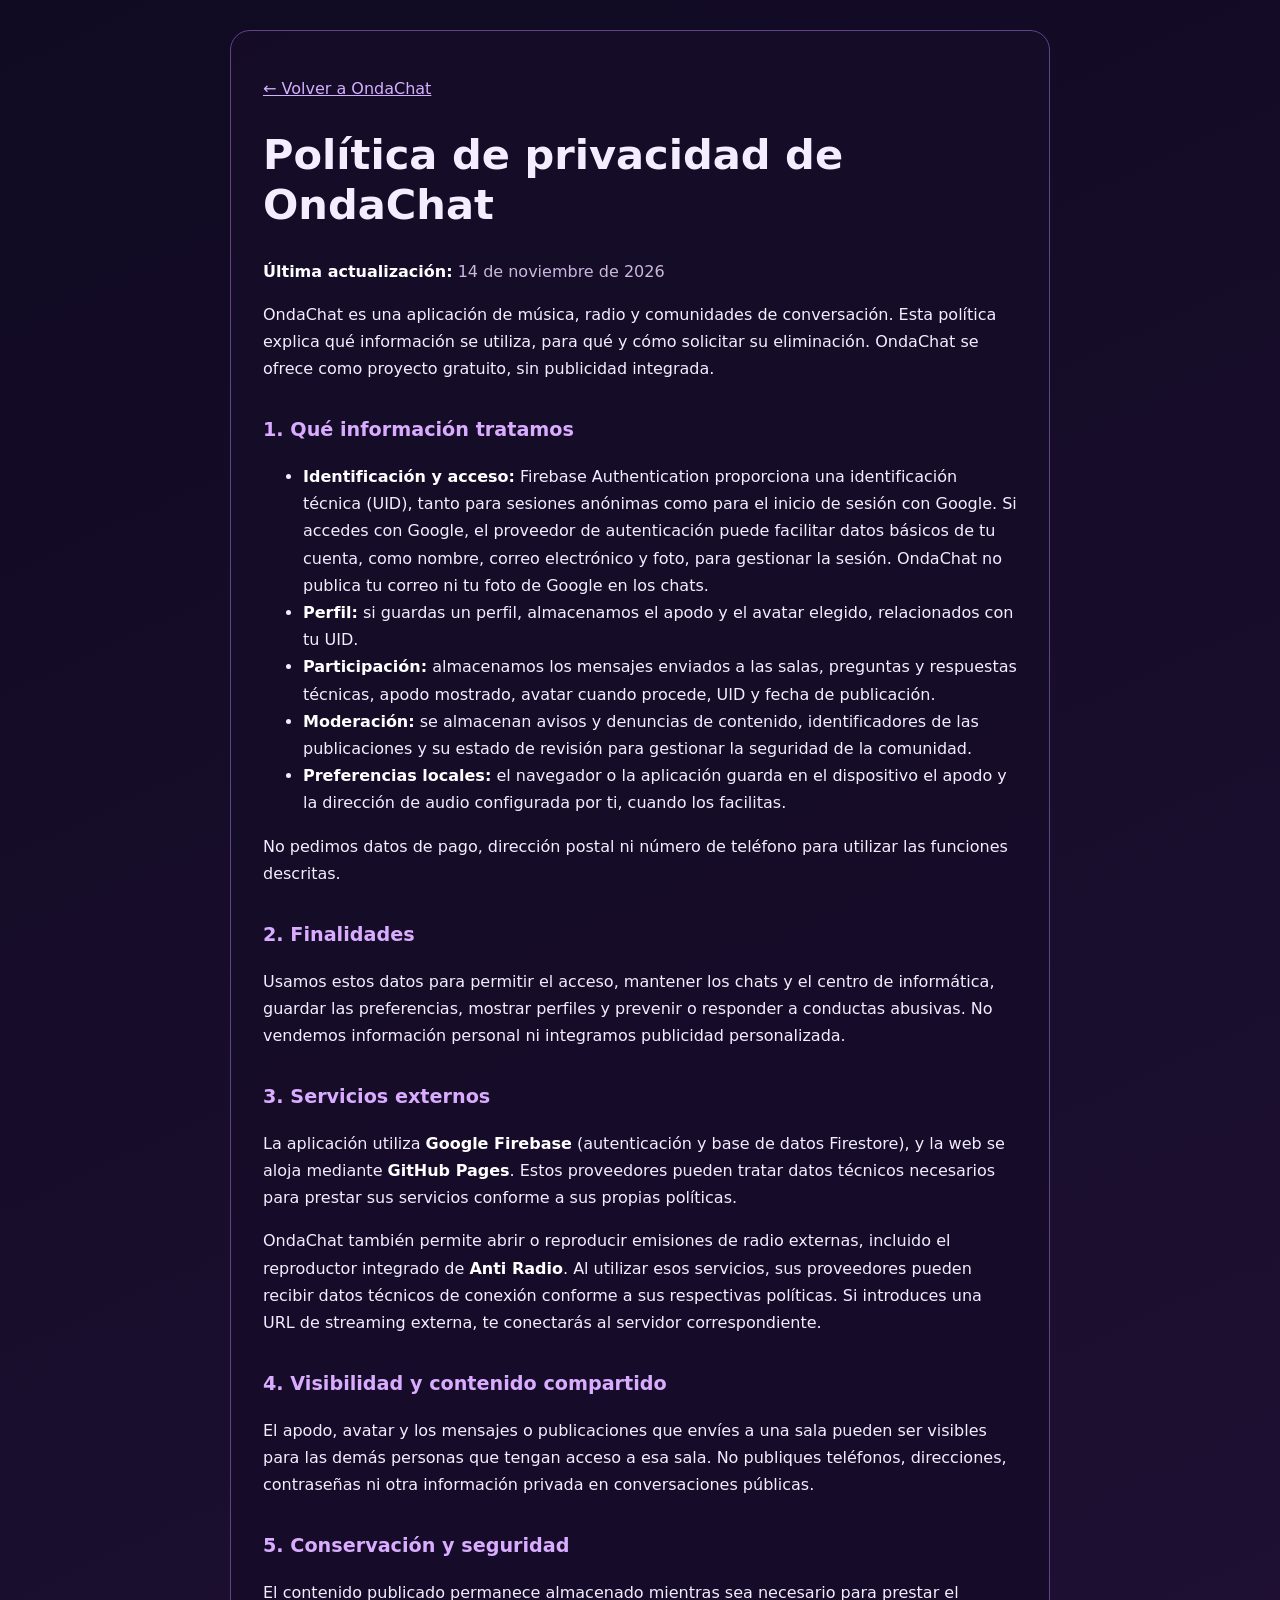
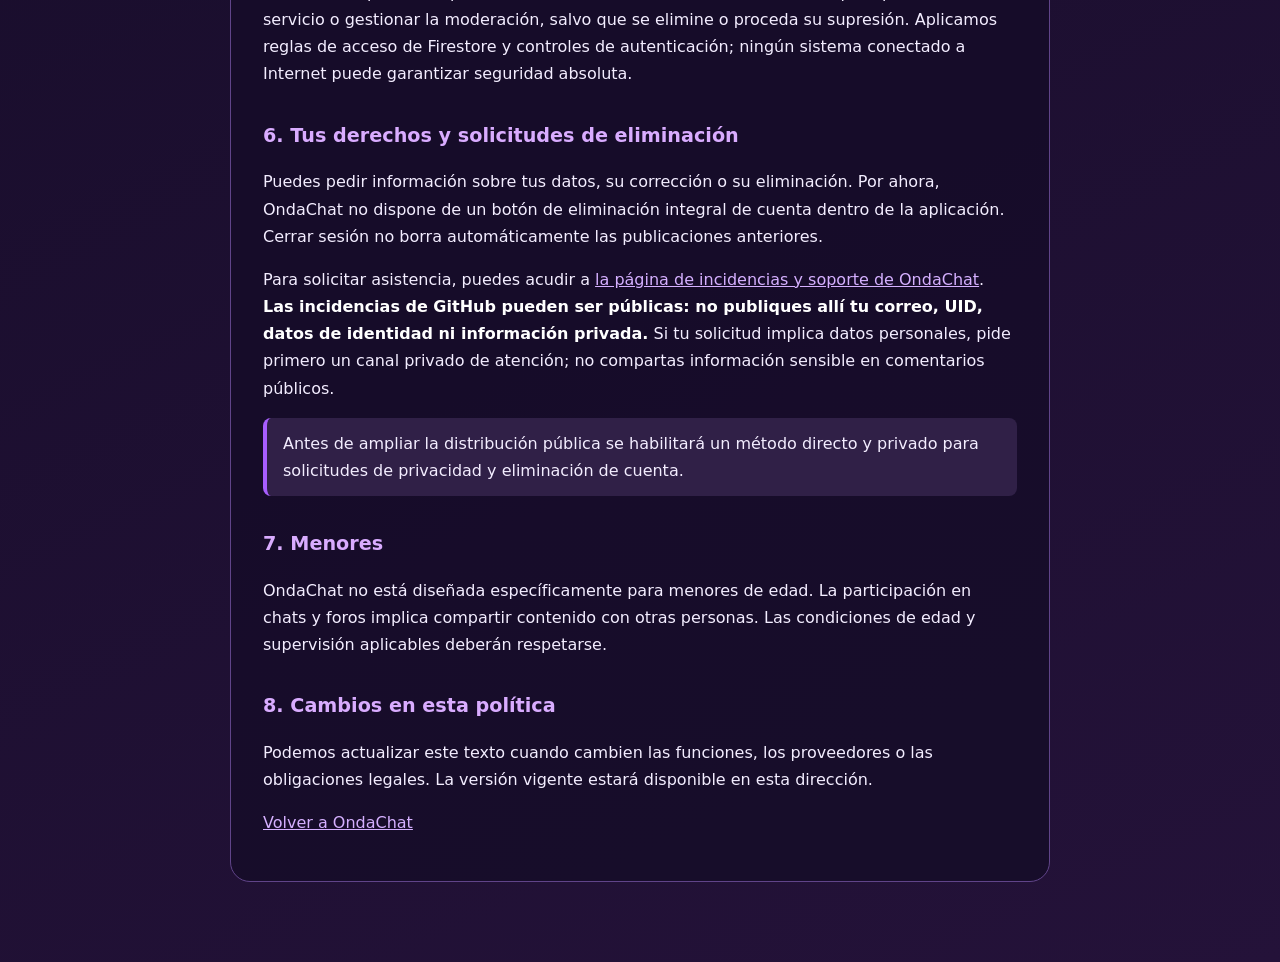
==== privacidad.html @ 473f82ae "Publicar politica de privacidad inicial para OndaChat" ====
<!doctype html>
<html lang="es">
<head>
<meta charset="utf-8">
<meta name="viewport" content="width=device-width,initial-scale=1">
<meta name="color-scheme" content="dark">
<meta name="theme-color" content="#100a22">
<title>Política de privacidad | OndaChat</title>
<meta name="description" content="Información sobre privacidad, datos y derechos de las personas que utilizan OndaChat.">
<style>
:root{color-scheme:dark}*{box-sizing:border-box}body{margin:0;background:linear-gradient(155deg,#100a22,#241239);color:#f3edff;font:16px/1.7 system-ui,-apple-system,Segoe UI,sans-serif}main{max-width:820px;margin:30px auto 80px;padding:28px 32px;background:rgba(22,12,41,.85);border:1px solid #604489;border-radius:20px}h1{font-size:clamp(1.7rem,5vw,2.6rem);line-height:1.2}h2{font-size:1.2rem;color:#d9acff;margin-top:32px}a{color:#d5b0ff;overflow-wrap:anywhere}strong{color:white}.muted{color:#cbb8dc}.note{background:#302047;border-left:4px solid #a85eff;padding:12px 16px;border-radius:8px}@media(max-width:650px){main{margin:10px 10px 50px;padding:22px 18px}}
</style>
</head>
<body><main>
<p><a href="./">← Volver a OndaChat</a></p>
<h1>Política de privacidad de OndaChat</h1>
<p class="muted"><strong>Última actualización:</strong> 14 de noviembre de 2026</p>
<p>OndaChat es una aplicación de música, radio y comunidades de conversación. Esta política explica qué información se utiliza, para qué y cómo solicitar su eliminación. OndaChat se ofrece como proyecto gratuito, sin publicidad integrada.</p>
<h2>1. Qué información tratamos</h2>
<ul>
<li><strong>Identificación y acceso:</strong> Firebase Authentication proporciona una identificación técnica (UID), tanto para sesiones anónimas como para el inicio de sesión con Google. Si accedes con Google, el proveedor de autenticación puede facilitar datos básicos de tu cuenta, como nombre, correo electrónico y foto, para gestionar la sesión. OndaChat no publica tu correo ni tu foto de Google en los chats.</li>
<li><strong>Perfil:</strong> si guardas un perfil, almacenamos el apodo y el avatar elegido, relacionados con tu UID.</li>
<li><strong>Participación:</strong> almacenamos los mensajes enviados a las salas, preguntas y respuestas técnicas, apodo mostrado, avatar cuando procede, UID y fecha de publicación.</li>
<li><strong>Moderación:</strong> se almacenan avisos y denuncias de contenido, identificadores de las publicaciones y su estado de revisión para gestionar la seguridad de la comunidad.</li>
<li><strong>Preferencias locales:</strong> el navegador o la aplicación guarda en el dispositivo el apodo y la dirección de audio configurada por ti, cuando los facilitas.</li>
</ul>
<p>No pedimos datos de pago, dirección postal ni número de teléfono para utilizar las funciones descritas.</p>
<h2>2. Finalidades</h2>
<p>Usamos estos datos para permitir el acceso, mantener los chats y el centro de informática, guardar las preferencias, mostrar perfiles y prevenir o responder a conductas abusivas. No vendemos información personal ni integramos publicidad personalizada.</p>
<h2>3. Servicios externos</h2>
<p>La aplicación utiliza <strong>Google Firebase</strong> (autenticación y base de datos Firestore), y la web se aloja mediante <strong>GitHub Pages</strong>. Estos proveedores pueden tratar datos técnicos necesarios para prestar sus servicios conforme a sus propias políticas.</p>
<p>OndaChat también permite abrir o reproducir emisiones de radio externas, incluido el reproductor integrado de <strong>Anti Radio</strong>. Al utilizar esos servicios, sus proveedores pueden recibir datos técnicos de conexión conforme a sus respectivas políticas. Si introduces una URL de streaming externa, te conectarás al servidor correspondiente.</p>
<h2>4. Visibilidad y contenido compartido</h2>
<p>El apodo, avatar y los mensajes o publicaciones que envíes a una sala pueden ser visibles para las demás personas que tengan acceso a esa sala. No publiques teléfonos, direcciones, contraseñas ni otra información privada en conversaciones públicas.</p>
<h2>5. Conservación y seguridad</h2>
<p>El contenido publicado permanece almacenado mientras sea necesario para prestar el servicio o gestionar la moderación, salvo que se elimine o proceda su supresión. Aplicamos reglas de acceso de Firestore y controles de autenticación; ningún sistema conectado a Internet puede garantizar seguridad absoluta.</p>
<h2>6. Tus derechos y solicitudes de eliminación</h2>
<p>Puedes pedir información sobre tus datos, su corrección o su eliminación. Por ahora, OndaChat no dispone de un botón de eliminación integral de cuenta dentro de la aplicación. Cerrar sesión no borra automáticamente las publicaciones anteriores.</p>
<p>Para solicitar asistencia, puedes acudir a <a href="https://github.com/kariciber/OndaChat/issues">la página de incidencias y soporte de OndaChat</a>. <strong>Las incidencias de GitHub pueden ser públicas: no publiques allí tu correo, UID, datos de identidad ni información privada.</strong> Si tu solicitud implica datos personales, pide primero un canal privado de atención; no compartas información sensible en comentarios públicos.</p>
<p class="note">Antes de ampliar la distribución pública se habilitará un método directo y privado para solicitudes de privacidad y eliminación de cuenta.</p>
<h2>7. Menores</h2>
<p>OndaChat no está diseñada específicamente para menores de edad. La participación en chats y foros implica compartir contenido con otras personas. Las condiciones de edad y supervisión aplicables deberán respetarse.</p>
<h2>8. Cambios en esta política</h2>
<p>Podemos actualizar este texto cuando cambien las funciones, los proveedores o las obligaciones legales. La versión vigente estará disponible en esta dirección.</p>
<p><a href="./">Volver a OndaChat</a></p>
</main></body></html>
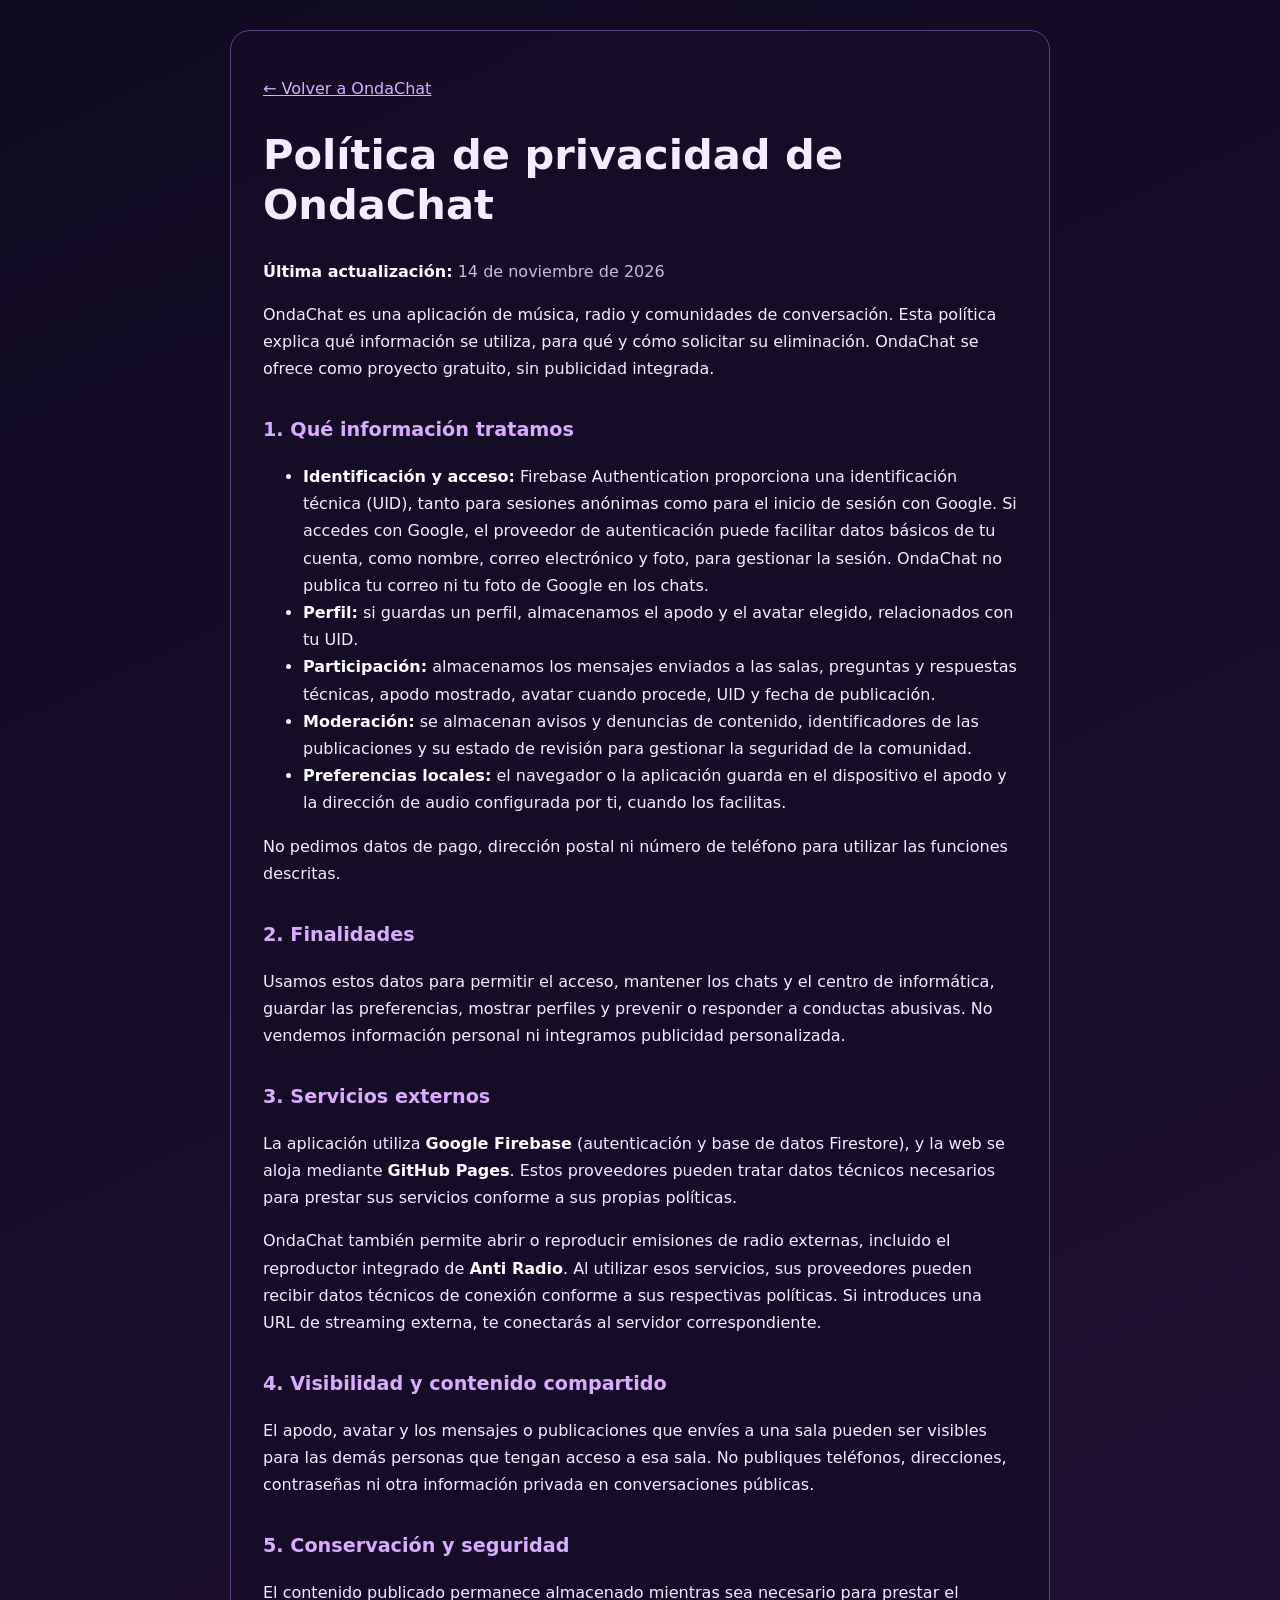
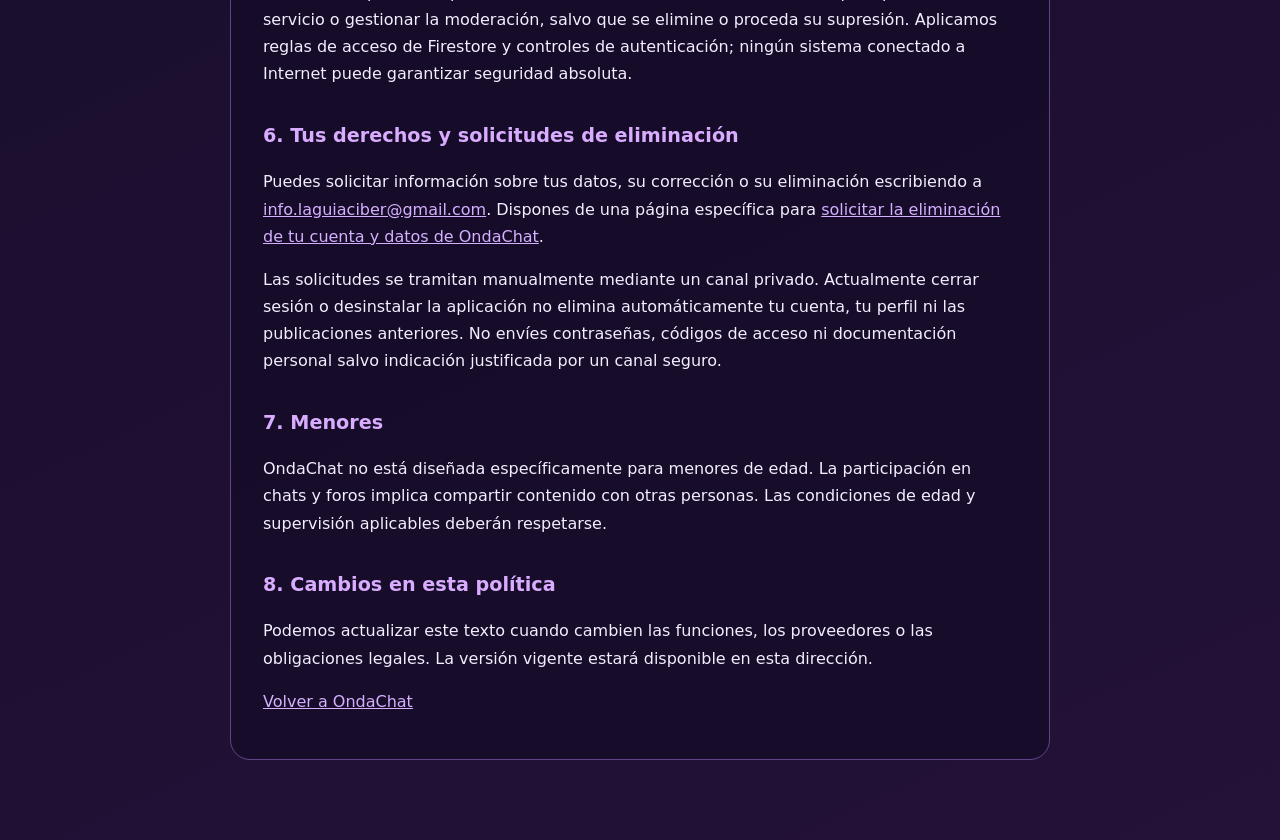
==== commit 816d97ff: "Actualizar contacto de privacidad y enlace de eliminación de cuenta" ====
--- a/privacidad.html
+++ b/privacidad.html
@@ -35,9 +35,8 @@
 <h2>5. Conservación y seguridad</h2>
 <p>El contenido publicado permanece almacenado mientras sea necesario para prestar el servicio o gestionar la moderación, salvo que se elimine o proceda su supresión. Aplicamos reglas de acceso de Firestore y controles de autenticación; ningún sistema conectado a Internet puede garantizar seguridad absoluta.</p>
 <h2>6. Tus derechos y solicitudes de eliminación</h2>
-<p>Puedes pedir información sobre tus datos, su corrección o su eliminación. Por ahora, OndaChat no dispone de un botón de eliminación integral de cuenta dentro de la aplicación. Cerrar sesión no borra automáticamente las publicaciones anteriores.</p>
-<p>Para solicitar asistencia, puedes acudir a <a href="https://github.com/kariciber/OndaChat/issues">la página de incidencias y soporte de OndaChat</a>. <strong>Las incidencias de GitHub pueden ser públicas: no publiques allí tu correo, UID, datos de identidad ni información privada.</strong> Si tu solicitud implica datos personales, pide primero un canal privado de atención; no compartas información sensible en comentarios públicos.</p>
-<p class="note">Antes de ampliar la distribución pública se habilitará un método directo y privado para solicitudes de privacidad y eliminación de cuenta.</p>
+<p>Puedes solicitar información sobre tus datos, su corrección o su eliminación escribiendo a <a href="mailto:info.laguiaciber@gmail.com">info.laguiaciber@gmail.com</a>. Dispones de una página específica para <a href="./eliminar-cuenta.html">solicitar la eliminación de tu cuenta y datos de OndaChat</a>.</p>
+<p>Las solicitudes se tramitan manualmente mediante un canal privado. Actualmente cerrar sesión o desinstalar la aplicación no elimina automáticamente tu cuenta, tu perfil ni las publicaciones anteriores. No envíes contraseñas, códigos de acceso ni documentación personal salvo indicación justificada por un canal seguro.</p>
 <h2>7. Menores</h2>
 <p>OndaChat no está diseñada específicamente para menores de edad. La participación en chats y foros implica compartir contenido con otras personas. Las condiciones de edad y supervisión aplicables deberán respetarse.</p>
 <h2>8. Cambios en esta política</h2>
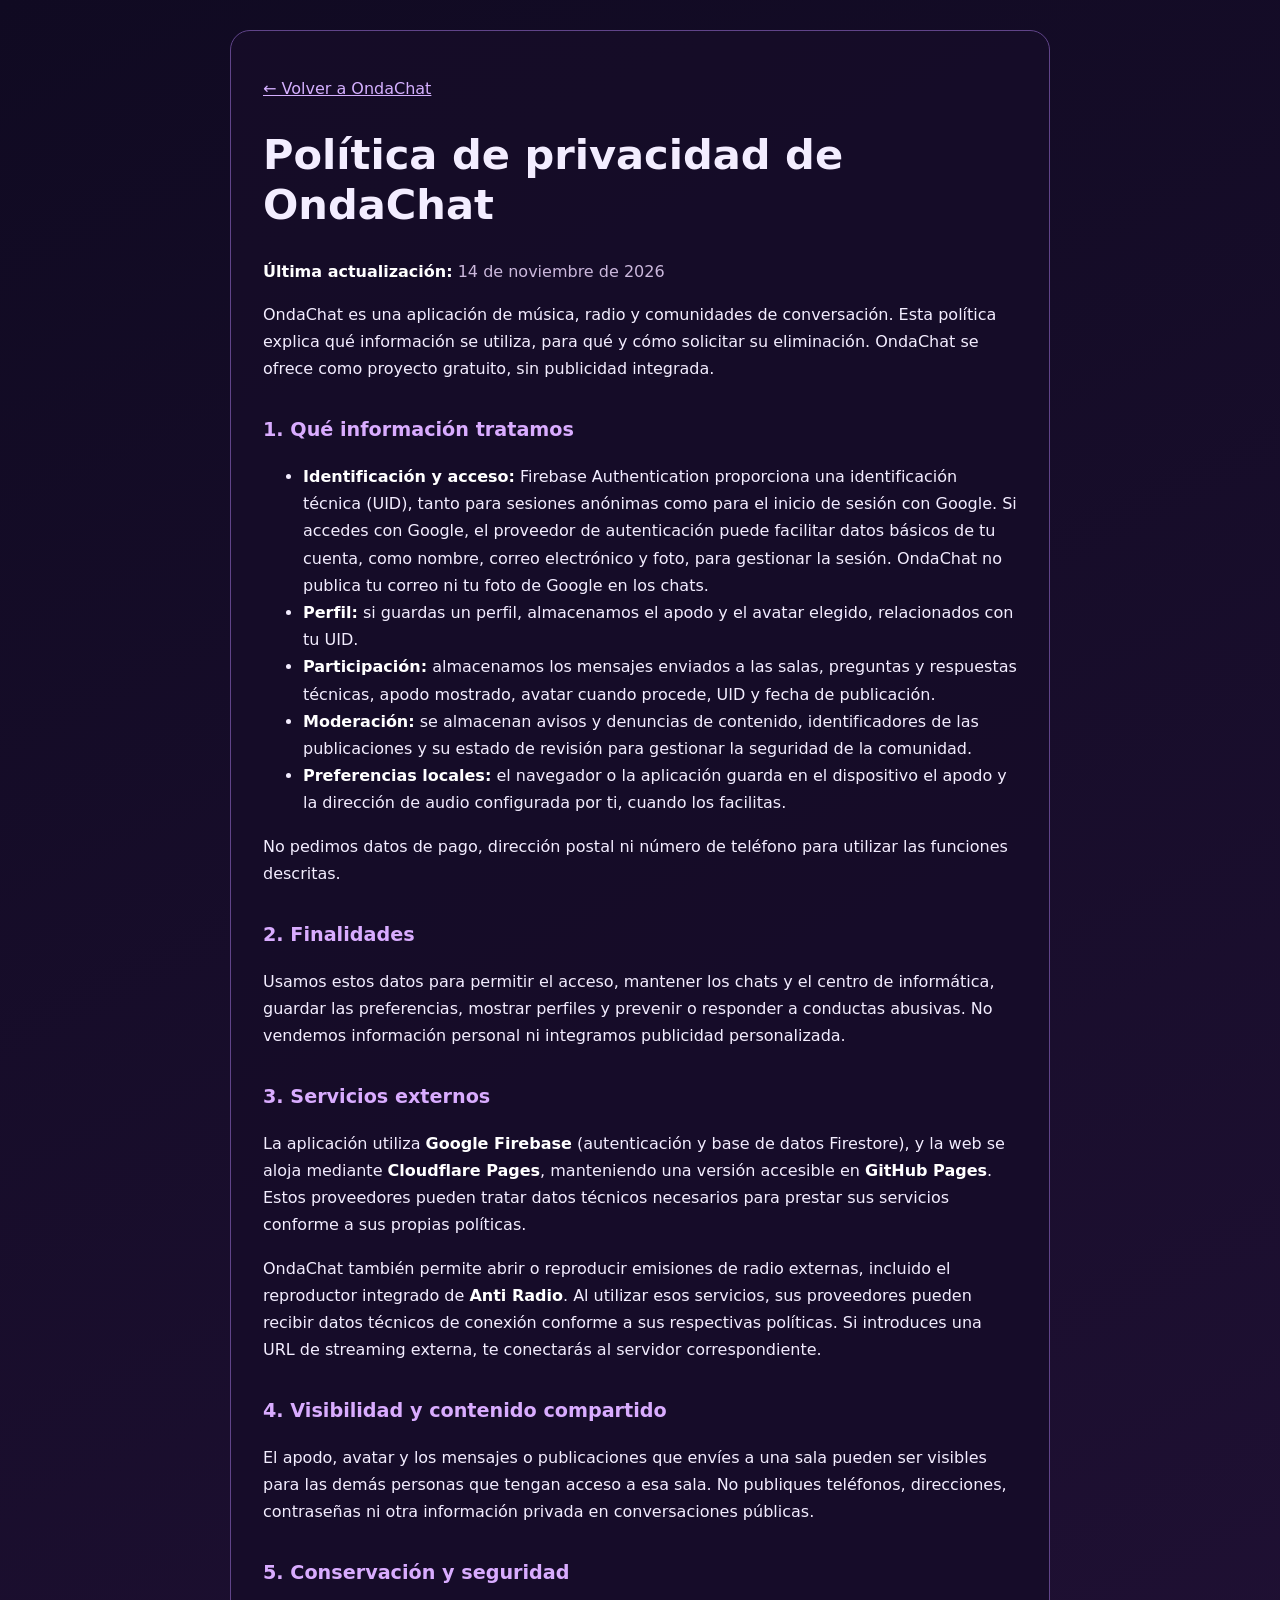
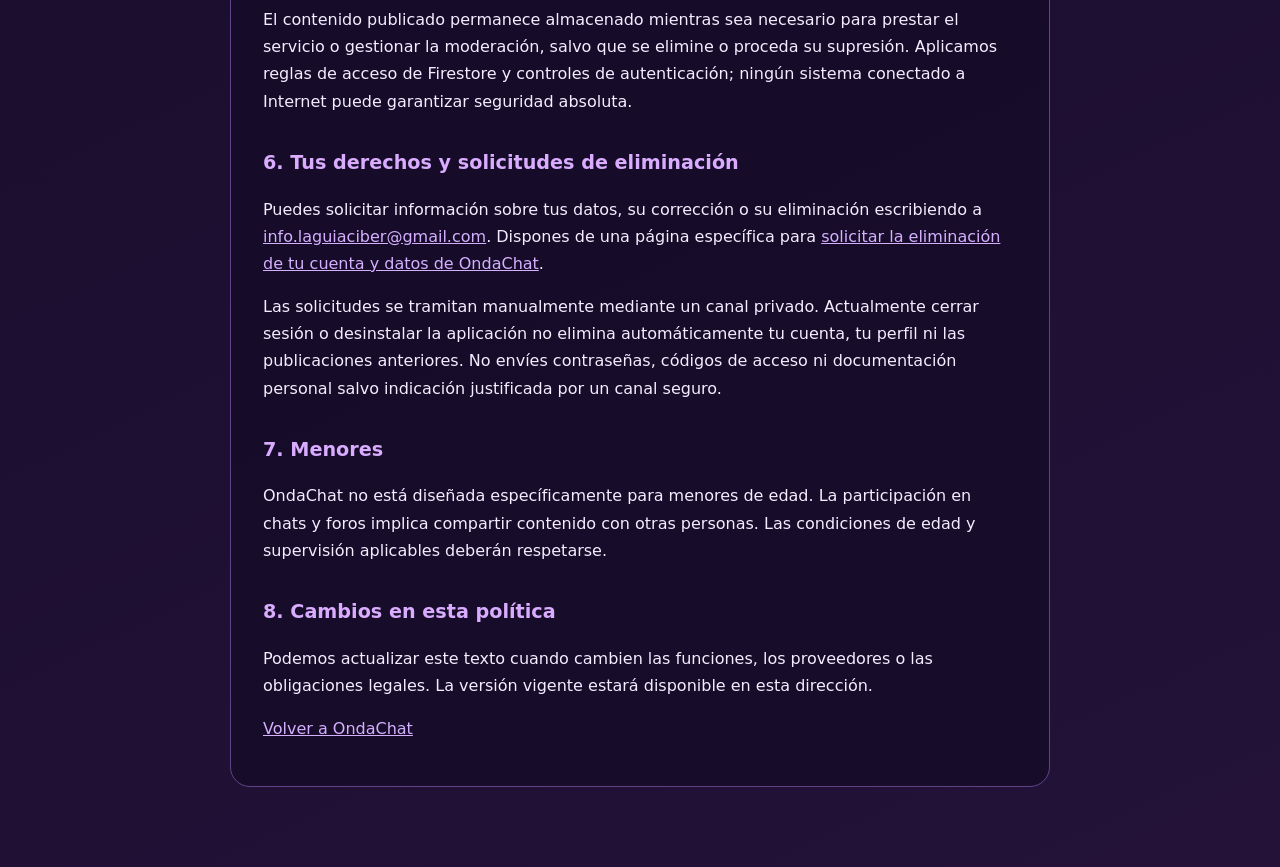
==== commit 489c2e3e: "Actualizar política de privacidad con alojamiento de Cloudflare Pages" ====
--- a/privacidad.html
+++ b/privacidad.html
@@ -28,7 +28,7 @@
 <h2>2. Finalidades</h2>
 <p>Usamos estos datos para permitir el acceso, mantener los chats y el centro de informática, guardar las preferencias, mostrar perfiles y prevenir o responder a conductas abusivas. No vendemos información personal ni integramos publicidad personalizada.</p>
 <h2>3. Servicios externos</h2>
-<p>La aplicación utiliza <strong>Google Firebase</strong> (autenticación y base de datos Firestore), y la web se aloja mediante <strong>GitHub Pages</strong>. Estos proveedores pueden tratar datos técnicos necesarios para prestar sus servicios conforme a sus propias políticas.</p>
+<p>La aplicación utiliza <strong>Google Firebase</strong> (autenticación y base de datos Firestore), y la web se aloja mediante <strong>Cloudflare Pages</strong>, manteniendo una versión accesible en <strong>GitHub Pages</strong>. Estos proveedores pueden tratar datos técnicos necesarios para prestar sus servicios conforme a sus propias políticas.</p>
 <p>OndaChat también permite abrir o reproducir emisiones de radio externas, incluido el reproductor integrado de <strong>Anti Radio</strong>. Al utilizar esos servicios, sus proveedores pueden recibir datos técnicos de conexión conforme a sus respectivas políticas. Si introduces una URL de streaming externa, te conectarás al servidor correspondiente.</p>
 <h2>4. Visibilidad y contenido compartido</h2>
 <p>El apodo, avatar y los mensajes o publicaciones que envíes a una sala pueden ser visibles para las demás personas que tengan acceso a esa sala. No publiques teléfonos, direcciones, contraseñas ni otra información privada en conversaciones públicas.</p>
